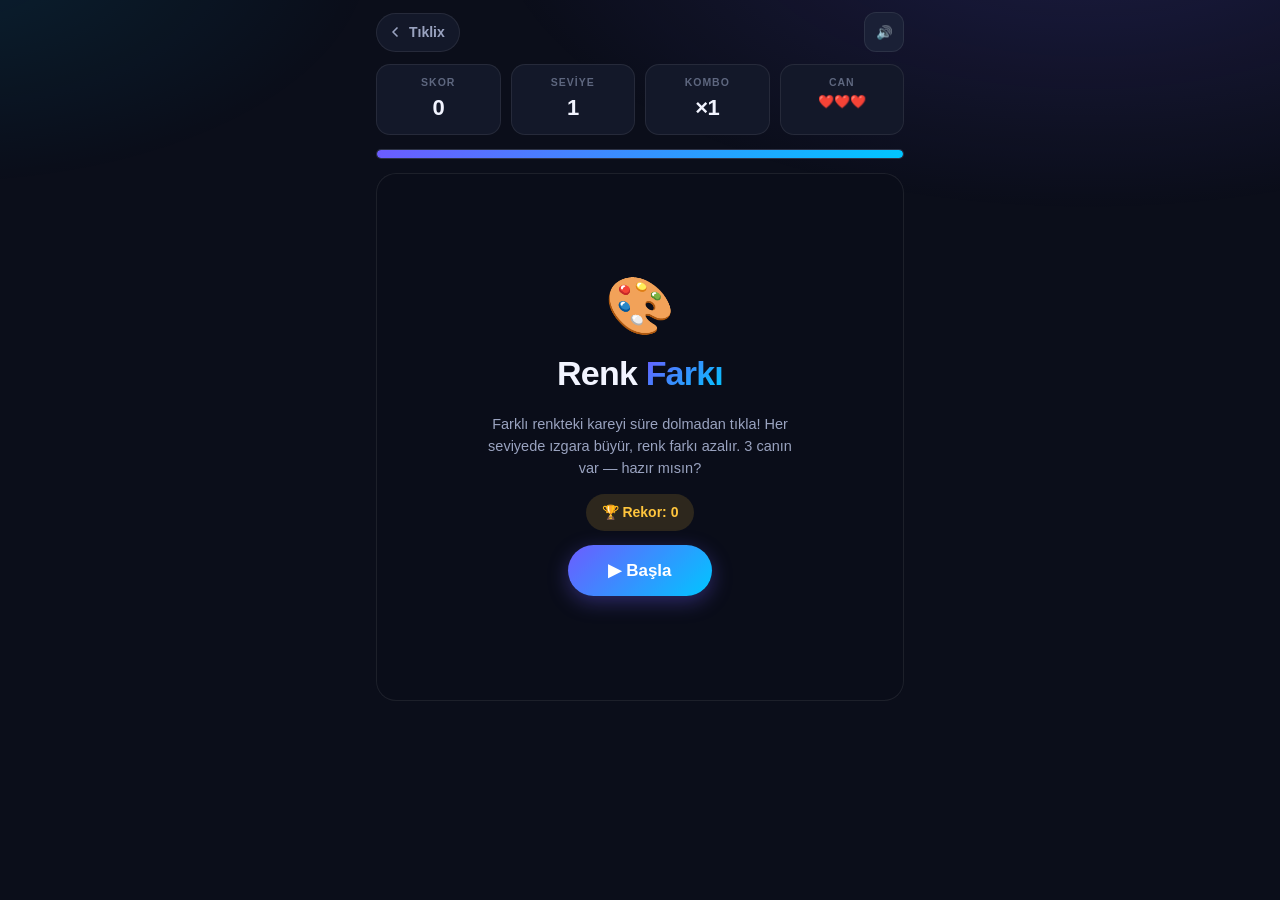
==== games/renk-farki/index.html @ bb548228 "Tıklix oyun portalını ve ilk oyun Renk Farkı'nı ekle - Ana sayfa: oyun ızgarası, kategori filtreleri" ====
<!DOCTYPE html>
<html lang="tr" data-theme="dark">
<head>
<meta charset="UTF-8">
<meta name="viewport" content="width=device-width, initial-scale=1, viewport-fit=cover, user-scalable=no">
<title>Renk Farkı — Tıklix</title>
<meta name="description" content="Farklı renkteki kareyi süre dolmadan bul! Her seviyede ızgara büyür, renk farkı azalır. Refleksini test et, rekor kır.">
<meta name="robots" content="index,follow">
<meta name="theme-color" content="#0B0E1A">
<meta name="apple-mobile-web-app-capable" content="yes">
<link rel="canonical" href="https://tiklix.com/games/renk-farki/">
<meta property="og:type" content="website">
<meta property="og:site_name" content="Tıklix">
<meta property="og:title" content="Renk Farkı — Tıklix">
<meta property="og:description" content="Farklı renkteki kareyi bul! Refleksini test et, rekor kır.">
<link rel="icon" href="data:image/svg+xml,%3Csvg xmlns='http://www.w3.org/2000/svg' viewBox='0 0 32 32'%3E%3Cdefs%3E%3ClinearGradient id='g' x1='0' y1='0' x2='1' y2='1'%3E%3Cstop offset='0' stop-color='%236C5CFF'/%3E%3Cstop offset='1' stop-color='%2300C6FF'/%3E%3C/linearGradient%3E%3C/defs%3E%3Crect x='1' y='1' width='30' height='30' rx='9' fill='url(%23g)'/%3E%3Ccircle cx='16' cy='16' r='5' fill='white'/%3E%3Ccircle cx='16' cy='16' r='9' fill='none' stroke='white' stroke-width='2' opacity='.55'/%3E%3C/svg%3E">
<link rel="stylesheet" href="../../assets/theme.css">
<style>
html,body{height:100%}
body{display:flex;flex-direction:column;touch-action:manipulation;overscroll-behavior:none}

.game-bar{display:flex;align-items:center;gap:10px;padding:12px 16px;max-width:560px;width:100%;margin:0 auto}
.back{display:inline-flex;align-items:center;gap:6px;font-weight:700;font-size:14px;color:var(--text-dim);
  padding:8px 14px 8px 10px;border-radius:999px;background:var(--bg-elev);border:1px solid var(--hair);
  -webkit-tap-highlight-color:transparent}
.back:active{transform:scale(.95)}

.stage{flex:1;display:flex;flex-direction:column;align-items:center;justify-content:flex-start;
  width:100%;max-width:560px;margin:0 auto;padding:0 16px 24px;gap:14px}

/* --- HUD --- */
.hud{display:flex;width:100%;gap:10px}
.hud-box{flex:1;text-align:center;padding:10px 6px;border-radius:var(--r-sm);
  background:var(--bg-elev);border:1px solid var(--hair)}
.hud-label{font-size:10.5px;font-weight:800;letter-spacing:1px;text-transform:uppercase;color:var(--text-faint)}
.hud-val{font-size:22px;font-weight:800;letter-spacing:-.5px;font-variant-numeric:tabular-nums}
.hud-val.combo-hot{color:var(--gold)}
.hearts{letter-spacing:0;font-size:13px;white-space:nowrap;line-height:22px}

/* --- Zaman çubuğu --- */
.timebar{width:100%;height:10px;border-radius:999px;background:var(--bg-sunken);overflow:hidden;border:1px solid var(--hair)}
.timebar i{display:block;height:100%;width:100%;border-radius:999px;background:var(--grad);transform-origin:left;
  transition:background .2s}
.timebar i.low{background:var(--grad-hot)}

/* --- Izgara --- */
.board-wrap{width:100%;aspect-ratio:1;position:relative}
.board{position:absolute;inset:0;display:grid;gap:8px}
.tile{border:none;border-radius:16%;cursor:pointer;padding:0;
  transition:transform .1s;-webkit-tap-highlight-color:transparent;
  box-shadow:inset 0 -3px 6px rgba(0,0,0,.12),inset 0 2px 4px rgba(255,255,255,.14)}
.tile:active{transform:scale(.93)}
.tile.correct{animation:pop .35s ease}
.tile.wrong{animation:shake .3s ease}
@keyframes pop{40%{transform:scale(1.15)}100%{transform:scale(1)}}
@keyframes shake{20%,60%{transform:translateX(-6px)}40%,80%{transform:translateX(6px)}}
.board.reveal .tile:not(.odd){opacity:.25}

/* --- Ekranlar (başlangıç / oyun sonu) --- */
.overlay{position:absolute;inset:0;z-index:5;display:flex;flex-direction:column;align-items:center;
  justify-content:center;gap:14px;text-align:center;border-radius:var(--r);
  background:color-mix(in srgb,var(--bg) 88%,transparent);
  backdrop-filter:blur(14px);-webkit-backdrop-filter:blur(14px);
  border:1px solid var(--hair);padding:24px;animation:fadein .3s ease}
@keyframes fadein{from{opacity:0;transform:scale(.97)}to{opacity:1;transform:scale(1)}}
.overlay .big-emoji{font-size:56px;line-height:1}
.overlay h1{margin:0;font-size:clamp(24px,6vw,34px);font-weight:800;letter-spacing:-.8px}
.overlay h1 b{background:var(--grad);-webkit-background-clip:text;background-clip:text;color:transparent}
.overlay p{margin:0;color:var(--text-dim);font-size:14.5px;max-width:320px;line-height:1.55}
.best-tag{display:inline-flex;align-items:center;gap:7px;padding:8px 16px;border-radius:999px;
  background:var(--gold-soft);color:var(--gold);font-weight:800;font-size:14px}
.final-score{font-size:52px;font-weight:800;letter-spacing:-2px;line-height:1;
  background:var(--grad);-webkit-background-clip:text;background-clip:text;color:transparent}
.new-record{animation:pulse 1s ease infinite}
@keyframes pulse{50%{transform:scale(1.06)}}
.overlay-btns{display:flex;gap:10px;flex-wrap:wrap;justify-content:center}

/* --- Seviye bildirimi --- */
.level-toast{position:absolute;top:12px;left:50%;transform:translateX(-50%);z-index:6;
  background:var(--accent);color:#fff;font-weight:800;font-size:14px;padding:8px 20px;
  border-radius:999px;box-shadow:0 6px 20px rgba(108,92,255,.5);opacity:0;pointer-events:none;
  transition:opacity .25s,transform .25s}
.level-toast.show{opacity:1;transform:translateX(-50%) translateY(4px)}

/* --- Skor uçuşu --- */
.fly{position:absolute;z-index:7;font-weight:800;font-size:20px;color:var(--mint);pointer-events:none;
  animation:flyup .7s ease forwards;text-shadow:0 2px 8px rgba(0,0,0,.4)}
@keyframes flyup{to{transform:translateY(-46px);opacity:0}}
</style>
</head>
<body>

<div class="game-bar">
  <a class="back" href="../../">
    <svg width="16" height="16" viewBox="0 0 24 24" fill="none" stroke="currentColor" stroke-width="2.5" stroke-linecap="round" stroke-linejoin="round"><path d="M15 18l-6-6 6-6"/></svg>
    Tıklix
  </a>
  <div style="flex:1"></div>
  <button class="icon-btn" id="soundBtn" aria-label="Sesi aç/kapat">🔊</button>
</div>

<div class="stage">
  <div class="hud">
    <div class="hud-box"><div class="hud-label">Skor</div><div class="hud-val" id="score">0</div></div>
    <div class="hud-box"><div class="hud-label">Seviye</div><div class="hud-val" id="level">1</div></div>
    <div class="hud-box"><div class="hud-label">Kombo</div><div class="hud-val" id="combo">×1</div></div>
    <div class="hud-box"><div class="hud-label">Can</div><div class="hud-val hearts" id="hearts">❤️❤️❤️</div></div>
  </div>

  <div class="timebar" aria-hidden="true"><i id="timefill"></i></div>

  <div class="board-wrap">
    <div class="board" id="board"></div>
    <div class="level-toast" id="toast"></div>

    <div class="overlay" id="startScreen">
      <div class="big-emoji">🎨</div>
      <h1>Renk <b>Farkı</b></h1>
      <p>Farklı renkteki kareyi süre dolmadan tıkla! Her seviyede ızgara büyür, renk farkı azalır. 3 canın var — hazır mısın?</p>
      <div class="best-tag" id="bestStart">🏆 Rekor: 0</div>
      <button class="btn btn-primary" id="startBtn" style="font-size:17px;padding:15px 40px">▶ Başla</button>
    </div>

    <div class="overlay hidden" id="endScreen">
      <div class="big-emoji" id="endEmoji">🏁</div>
      <h1 id="endTitle">Oyun bitti!</h1>
      <div class="final-score" id="finalScore">0</div>
      <div class="best-tag" id="bestEnd">🏆 Rekor: 0</div>
      <p id="endMsg"></p>
      <div class="overlay-btns">
        <button class="btn btn-primary" id="retryBtn">↻ Tekrar oyna</button>
        <button class="btn btn-ghost" id="shareBtn">Paylaş</button>
      </div>
    </div>
  </div>
</div>

<script>
(function(){
"use strict";

/* ---------- Durum ---------- */
var S = {
  playing:false, level:1, score:0, combo:1, lives:3,
  oddIndex:-1, roundTime:0, timeLeft:0, raf:0, lastTs:0,
  best: 0, muted: false
};
try { S.best = parseInt(localStorage.getItem("tiklix-rf-best") || "0", 10) || 0; } catch(e){}
try { S.muted = localStorage.getItem("tiklix-rf-muted") === "1"; } catch(e){}

var $ = function(id){ return document.getElementById(id); };
var board = $("board"), timefill = $("timefill");

/* ---------- Ses (WebAudio, dosya yok) ---------- */
var actx = null;
function beep(freq, dur, type, vol){
  if (S.muted) return;
  try {
    if (!actx) actx = new (window.AudioContext || window.webkitAudioContext)();
    if (actx.state === "suspended") actx.resume();
    var o = actx.createOscillator(), g = actx.createGain();
    o.type = type || "sine"; o.frequency.value = freq;
    g.gain.setValueAtTime(vol || .15, actx.currentTime);
    g.gain.exponentialRampToValueAtTime(.001, actx.currentTime + dur);
    o.connect(g); g.connect(actx.destination);
    o.start(); o.stop(actx.currentTime + dur);
  } catch(e){}
}
function sfxCorrect(){ beep(660,.12,"sine",.14); setTimeout(function(){ beep(880,.14,"sine",.12); }, 70); }
function sfxWrong(){ beep(160,.25,"sawtooth",.12); }
function sfxLevel(){ [523,659,784].forEach(function(f,i){ setTimeout(function(){ beep(f,.13,"triangle",.13); }, i*80); }); }
function sfxOver(){ [440,330,220].forEach(function(f,i){ setTimeout(function(){ beep(f,.2,"sine",.12); }, i*140); }); }
function buzz(ms){ if (navigator.vibrate) try{ navigator.vibrate(ms); }catch(e){} }

var soundBtn = $("soundBtn");
function syncSound(){ soundBtn.textContent = S.muted ? "🔇" : "🔊"; }
soundBtn.addEventListener("click", function(){
  S.muted = !S.muted;
  try{ localStorage.setItem("tiklix-rf-muted", S.muted ? "1" : "0"); }catch(e){}
  syncSound();
});
syncSound();

/* ---------- Seviye ayarları ---------- */
function gridSize(lv){          /* 2x2 → 6x6 */
  if (lv < 3) return 2;
  if (lv < 6) return 3;
  if (lv < 10) return 4;
  if (lv < 16) return 5;
  return 6;
}
function colorDelta(lv){        /* açıklık farkı: %26 → %5 */
  return Math.max(26 - lv * 1.1, 5);
}
function roundSeconds(lv){      /* tur süresi: 3.5sn → 1.6sn */
  return Math.max(3.5 - lv * .07, 1.6);
}

/* ---------- HUD ---------- */
function syncHud(){
  $("score").textContent = S.score;
  $("level").textContent = S.level;
  var c = $("combo");
  c.textContent = "×" + S.combo;
  c.classList.toggle("combo-hot", S.combo >= 4);
  $("hearts").textContent = "❤️".repeat(S.lives) + "🖤".repeat(3 - S.lives);
}

/* ---------- Tur kurulumu ---------- */
function newRound(){
  var n = gridSize(S.level);
  var total = n * n;
  S.oddIndex = Math.floor(Math.random() * total);

  var hue = Math.floor(Math.random() * 360);
  var sat = 62 + Math.floor(Math.random() * 24);
  var light = 42 + Math.floor(Math.random() * 18);
  var delta = colorDelta(S.level) * (Math.random() < .5 ? -1 : 1);
  var oddLight = Math.min(88, Math.max(12, light + delta));
  var base = "hsl(" + hue + "," + sat + "%," + light + "%)";
  var odd  = "hsl(" + hue + "," + sat + "%," + oddLight + "%)";

  board.classList.remove("reveal");
  board.style.gridTemplateColumns = "repeat(" + n + ",1fr)";
  board.innerHTML = "";
  for (var i = 0; i < total; i++){
    var t = document.createElement("button");
    t.className = "tile" + (i === S.oddIndex ? " odd" : "");
    t.style.background = i === S.oddIndex ? odd : base;
    t.dataset.i = i;
    board.appendChild(t);
  }

  S.roundTime = roundSeconds(S.level);
  S.timeLeft = S.roundTime;
  S.lastTs = 0;
  cancelAnimationFrame(S.raf);
  S.raf = requestAnimationFrame(tick);
}

/* ---------- Zamanlayıcı ---------- */
function tick(ts){
  if (!S.playing) return;
  if (!S.lastTs) S.lastTs = ts;
  var dt = (ts - S.lastTs) / 1000;
  S.lastTs = ts;
  if (!document.hidden) S.timeLeft -= dt;

  var ratio = Math.max(S.timeLeft / S.roundTime, 0);
  timefill.style.transform = "scaleX(" + ratio + ")";
  timefill.classList.toggle("low", ratio < .35);

  if (S.timeLeft <= 0){ loseLife(true); return; }
  S.raf = requestAnimationFrame(tick);
}

/* ---------- Etkileşim ---------- */
board.addEventListener("pointerdown", function(e){
  if (!S.playing) return;
  var t = e.target.closest(".tile");
  if (!t) return;
  if (+t.dataset.i === S.oddIndex) onCorrect(t); else onWrong(t);
});

function onCorrect(tile){
  cancelAnimationFrame(S.raf);
  tile.classList.add("correct");
  sfxCorrect(); buzz(20);

  var timeBonus = Math.round((S.timeLeft / S.roundTime) * 10);
  var gained = (10 + timeBonus) * S.combo;
  S.score += gained;
  S.combo = Math.min(S.combo + 1, 9);
  flyScore(tile, "+" + gained);

  var prevSize = gridSize(S.level);
  S.level++;
  if (gridSize(S.level) !== prevSize){
    toast("Seviye " + S.level + " — ızgara büyüdü! 🔥");
    sfxLevel();
  }
  syncHud();
  setTimeout(newRound, 260);
}

function onWrong(tile){
  tile.classList.add("wrong");
  sfxWrong(); buzz([40,40,40]);
  S.combo = 1;
  loseLife(false);
}

function loseLife(timedOut){
  cancelAnimationFrame(S.raf);
  S.lives--;
  if (timedOut){ S.combo = 1; sfxWrong(); buzz(80); }
  syncHud();
  if (S.lives <= 0){ gameOver(); return; }
  /* doğru kareyi kısa süreliğine göster, sonra yeni tur */
  board.classList.add("reveal");
  toast(timedOut ? "Süre doldu! ⏰" : "Yanlış kare! 💔");
  setTimeout(newRound, 800);
}

/* ---------- Görsel geri bildirim ---------- */
var toastTimer = 0;
function toast(msg){
  var el = $("toast");
  el.textContent = msg;
  el.classList.add("show");
  clearTimeout(toastTimer);
  toastTimer = setTimeout(function(){ el.classList.remove("show"); }, 1100);
}
function flyScore(tile, text){
  var wrap = board.parentElement;
  var r = tile.getBoundingClientRect(), wr = wrap.getBoundingClientRect();
  var f = document.createElement("span");
  f.className = "fly";
  f.textContent = text;
  f.style.left = (r.left - wr.left + r.width/2 - 18) + "px";
  f.style.top = (r.top - wr.top) + "px";
  wrap.appendChild(f);
  setTimeout(function(){ f.remove(); }, 700);
}

/* ---------- Oyun akışı ---------- */
function start(){
  S.playing = true; S.level = 1; S.score = 0; S.combo = 1; S.lives = 3;
  $("startScreen").classList.add("hidden");
  $("endScreen").classList.add("hidden");
  syncHud();
  newRound();
}

function gameOver(){
  S.playing = false;
  cancelAnimationFrame(S.raf);
  sfxOver(); buzz([60,60,120]);
  board.classList.add("reveal");

  var isRecord = S.score > S.best;
  if (isRecord){
    S.best = S.score;
    try{ localStorage.setItem("tiklix-rf-best", String(S.best)); }catch(e){}
  }
  $("finalScore").textContent = S.score;
  $("finalScore").classList.toggle("new-record", isRecord);
  $("bestEnd").textContent = "🏆 Rekor: " + S.best;
  $("endEmoji").textContent = isRecord ? "🎉" : (S.score >= 200 ? "😎" : "🏁");
  $("endTitle").innerHTML = isRecord ? "Yeni <b>rekor!</b>" : "Oyun bitti!";
  $("endMsg").textContent = "Seviye " + S.level + "'e ulaştın." +
    (isRecord ? " Muhteşemsin! 🚀" : " Rekoru kırmak için tekrar dene!");
  $("endScreen").classList.remove("hidden");
}

$("bestStart").textContent = "🏆 Rekor: " + S.best;
$("startBtn").addEventListener("click", start);
$("retryBtn").addEventListener("click", start);

$("shareBtn").addEventListener("click", function(){
  var text = "Renk Farkı'nda " + S.score + " puan yaptım! Sen de dene 🎨 " + location.href;
  if (navigator.share){
    navigator.share({ title: "Tıklix — Renk Farkı", text: text }).catch(function(){});
  } else if (navigator.clipboard){
    navigator.clipboard.writeText(text).then(function(){ toast("Panoya kopyalandı! 📋"); });
  }
});
})();
</script>
</body>
</html>
---- assets/theme.css ----
/* ============================================================
   Tıklix — Ortak Tasarım Sistemi
   Tüm sayfalar ve oyunlar bu dosyayı kullanır.
   ============================================================ */
:root{
  --bg:#0B0E1A; --bg-elev:#131829; --bg-sunken:#1A2036; --bg-hover:#212842;
  --text:#F2F4FF; --text-dim:#9AA3C0; --text-faint:#5E677F;
  --hair:rgba(255,255,255,.08); --hair-strong:rgba(255,255,255,.16);
  --accent:#6C5CFF; --accent-2:#8B7CFF; --accent-soft:rgba(108,92,255,.16);
  --mint:#00E5A8; --mint-soft:rgba(0,229,168,.14);
  --pink:#FF4D8D; --pink-soft:rgba(255,77,141,.14);
  --gold:#FFC53D; --gold-soft:rgba(255,197,61,.14);
  --grad:linear-gradient(135deg,#6C5CFF 0%,#00C6FF 100%);
  --grad-hot:linear-gradient(135deg,#FF4D8D,#FF8A3D);
  --amb1:rgba(108,92,255,.18); --amb2:rgba(0,198,255,.10);
  --shadow:0 1px 2px rgba(0,0,0,.5),0 12px 36px rgba(0,0,0,.45);
  --shadow-lg:0 24px 70px rgba(0,0,0,.65),0 6px 16px rgba(0,0,0,.5);
  --r:20px; --r-sm:14px; --r-xs:10px;
  --sans:-apple-system,BlinkMacSystemFont,"Segoe UI",Roboto,"Helvetica Neue",Arial,sans-serif;
  --maxw:1180px; --bar-h:60px;
}
[data-theme="light"]{
  --bg:#F5F6FB; --bg-elev:#FFFFFF; --bg-sunken:#EBEDF5; --bg-hover:#E2E5F0;
  --text:#14172A; --text-dim:#585F7A; --text-faint:#9AA0B8;
  --hair:rgba(20,23,42,.09); --hair-strong:rgba(20,23,42,.16);
  --accent:#5646E8; --accent-2:#6C5CFF; --accent-soft:rgba(86,70,232,.10);
  --mint:#00A87B; --mint-soft:rgba(0,168,123,.10);
  --pink:#E93A78; --pink-soft:rgba(233,58,120,.10);
  --gold:#B77E00; --gold-soft:rgba(255,197,61,.18);
  --amb1:rgba(86,70,232,.08); --amb2:rgba(0,198,255,.06);
  --shadow:0 1px 2px rgba(20,23,50,.05),0 10px 30px rgba(20,23,50,.08);
  --shadow-lg:0 18px 56px rgba(20,23,50,.16),0 4px 12px rgba(20,23,50,.1);
}
*{box-sizing:border-box}
html{-webkit-text-size-adjust:100%}
body{margin:0;background:var(--bg);color:var(--text);font-family:var(--sans);
  font-size:15px;line-height:1.5;-webkit-font-smoothing:antialiased;
  text-rendering:optimizeLegibility;overflow-x:hidden;transition:background .3s,color .3s}
body::before{content:"";position:fixed;inset:0;z-index:-1;pointer-events:none;
  background:radial-gradient(1000px 500px at 85% -10%,var(--amb1),transparent 60%),
             radial-gradient(800px 420px at -5% -5%,var(--amb2),transparent 55%)}
button{font-family:inherit;cursor:pointer;color:inherit;border:none;background:none}
input{font-family:inherit}
a{color:inherit;text-decoration:none}
::selection{background:var(--accent-soft)}
.hidden{display:none!important}

/* --- Üst bar --- */
.bar{position:sticky;top:0;z-index:50;border-bottom:1px solid var(--hair);
  background:color-mix(in srgb,var(--bg) 74%,transparent);
  backdrop-filter:saturate(180%) blur(20px);-webkit-backdrop-filter:saturate(180%) blur(20px)}
.bar-in{max-width:var(--maxw);margin:0 auto;height:var(--bar-h);padding:0 18px;
  display:flex;align-items:center;gap:12px}
.logo{display:flex;align-items:center;gap:9px;font-weight:800;font-size:19px;letter-spacing:-.4px;flex-shrink:0}
.logo svg{display:block}
.logo b{background:var(--grad);-webkit-background-clip:text;background-clip:text;color:transparent}

/* --- Butonlar --- */
.btn{display:inline-flex;align-items:center;justify-content:center;gap:8px;
  font-weight:700;font-size:15px;padding:12px 22px;border-radius:999px;
  transition:transform .15s,box-shadow .15s,background .15s;user-select:none;-webkit-user-select:none;
  -webkit-tap-highlight-color:transparent}
.btn:active{transform:scale(.96)}
.btn-primary{background:var(--grad);color:#fff;box-shadow:0 6px 20px rgba(108,92,255,.35)}
.btn-primary:hover{box-shadow:0 8px 26px rgba(108,92,255,.5)}
.btn-ghost{background:var(--bg-sunken);border:1px solid var(--hair)}
.btn-ghost:hover{background:var(--bg-hover)}
.icon-btn{width:40px;height:40px;border-radius:12px;display:inline-flex;align-items:center;
  justify-content:center;background:var(--bg-sunken);border:1px solid var(--hair);
  transition:background .15s,transform .15s;-webkit-tap-highlight-color:transparent}
.icon-btn:hover{background:var(--bg-hover)}
.icon-btn:active{transform:scale(.92)}

/* --- Kart --- */
.card{background:var(--bg-elev);border:1px solid var(--hair);border-radius:var(--r);box-shadow:var(--shadow)}

/* --- Rozet --- */
.chip{display:inline-flex;align-items:center;gap:6px;padding:7px 14px;border-radius:999px;
  font-size:13px;font-weight:600;background:var(--bg-sunken);border:1px solid var(--hair);
  color:var(--text-dim);transition:all .15s;white-space:nowrap;-webkit-tap-highlight-color:transparent}
.chip:hover{background:var(--bg-hover);color:var(--text)}
.chip.on{background:var(--accent-soft);border-color:var(--accent);color:var(--accent-2)}

@media (prefers-reduced-motion:reduce){
  *,*::before,*::after{animation-duration:.01ms!important;transition-duration:.01ms!important}
}
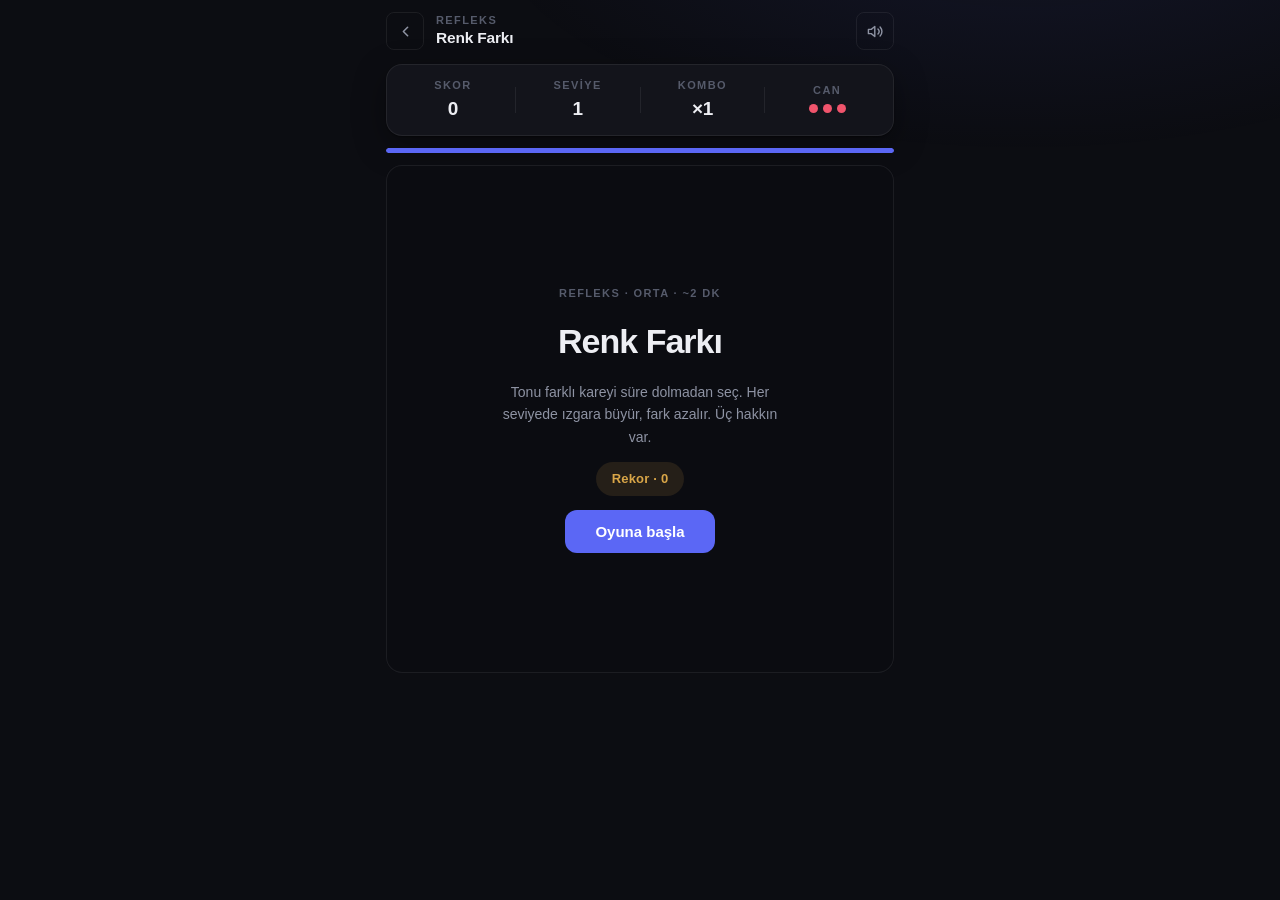
==== commit bc656a13: "Arayüzü olgunlaştır ve mimariyi modüler yapıya geçir - Her oyun kendi klasöründe: index.html + game." ====
--- a/games/renk-farki/index.html
+++ b/games/renk-farki/index.html
@@ -4,107 +4,44 @@
 <meta charset="UTF-8">
 <meta name="viewport" content="width=device-width, initial-scale=1, viewport-fit=cover, user-scalable=no">
 <title>Renk Farkı — Tıklix</title>
-<meta name="description" content="Farklı renkteki kareyi süre dolmadan bul! Her seviyede ızgara büyür, renk farkı azalır. Refleksini test et, rekor kır.">
+<meta name="description" content="Tonu farklı kareyi süre dolmadan bul. Her seviyede ızgara büyür, renk farkı azalır. Refleksini test et, rekorunu geliştir.">
 <meta name="robots" content="index,follow">
-<meta name="theme-color" content="#0B0E1A">
+<meta name="theme-color" content="#0C0D12">
 <meta name="apple-mobile-web-app-capable" content="yes">
 <link rel="canonical" href="https://tiklix.com/games/renk-farki/">
 <meta property="og:type" content="website">
 <meta property="og:site_name" content="Tıklix">
 <meta property="og:title" content="Renk Farkı — Tıklix">
-<meta property="og:description" content="Farklı renkteki kareyi bul! Refleksini test et, rekor kır.">
-<link rel="icon" href="data:image/svg+xml,%3Csvg xmlns='http://www.w3.org/2000/svg' viewBox='0 0 32 32'%3E%3Cdefs%3E%3ClinearGradient id='g' x1='0' y1='0' x2='1' y2='1'%3E%3Cstop offset='0' stop-color='%236C5CFF'/%3E%3Cstop offset='1' stop-color='%2300C6FF'/%3E%3C/linearGradient%3E%3C/defs%3E%3Crect x='1' y='1' width='30' height='30' rx='9' fill='url(%23g)'/%3E%3Ccircle cx='16' cy='16' r='5' fill='white'/%3E%3Ccircle cx='16' cy='16' r='9' fill='none' stroke='white' stroke-width='2' opacity='.55'/%3E%3C/svg%3E">
+<meta property="og:description" content="Tonu farklı kareyi süre dolmadan bul. Refleksini test et, rekorunu geliştir.">
+<link rel="icon" href="data:image/svg+xml,%3Csvg xmlns='http://www.w3.org/2000/svg' viewBox='0 0 32 32'%3E%3Crect x='1' y='1' width='30' height='30' rx='8' fill='%235B67F5'/%3E%3Ccircle cx='16' cy='16' r='4.5' fill='white'/%3E%3Ccircle cx='16' cy='16' r='8.5' fill='none' stroke='white' stroke-width='2' opacity='.5'/%3E%3C/svg%3E">
 <link rel="stylesheet" href="../../assets/theme.css">
-<style>
-html,body{height:100%}
-body{display:flex;flex-direction:column;touch-action:manipulation;overscroll-behavior:none}
-
-.game-bar{display:flex;align-items:center;gap:10px;padding:12px 16px;max-width:560px;width:100%;margin:0 auto}
-.back{display:inline-flex;align-items:center;gap:6px;font-weight:700;font-size:14px;color:var(--text-dim);
-  padding:8px 14px 8px 10px;border-radius:999px;background:var(--bg-elev);border:1px solid var(--hair);
-  -webkit-tap-highlight-color:transparent}
-.back:active{transform:scale(.95)}
-
-.stage{flex:1;display:flex;flex-direction:column;align-items:center;justify-content:flex-start;
-  width:100%;max-width:560px;margin:0 auto;padding:0 16px 24px;gap:14px}
-
-/* --- HUD --- */
-.hud{display:flex;width:100%;gap:10px}
-.hud-box{flex:1;text-align:center;padding:10px 6px;border-radius:var(--r-sm);
-  background:var(--bg-elev);border:1px solid var(--hair)}
-.hud-label{font-size:10.5px;font-weight:800;letter-spacing:1px;text-transform:uppercase;color:var(--text-faint)}
-.hud-val{font-size:22px;font-weight:800;letter-spacing:-.5px;font-variant-numeric:tabular-nums}
-.hud-val.combo-hot{color:var(--gold)}
-.hearts{letter-spacing:0;font-size:13px;white-space:nowrap;line-height:22px}
-
-/* --- Zaman çubuğu --- */
-.timebar{width:100%;height:10px;border-radius:999px;background:var(--bg-sunken);overflow:hidden;border:1px solid var(--hair)}
-.timebar i{display:block;height:100%;width:100%;border-radius:999px;background:var(--grad);transform-origin:left;
-  transition:background .2s}
-.timebar i.low{background:var(--grad-hot)}
-
-/* --- Izgara --- */
-.board-wrap{width:100%;aspect-ratio:1;position:relative}
-.board{position:absolute;inset:0;display:grid;gap:8px}
-.tile{border:none;border-radius:16%;cursor:pointer;padding:0;
-  transition:transform .1s;-webkit-tap-highlight-color:transparent;
-  box-shadow:inset 0 -3px 6px rgba(0,0,0,.12),inset 0 2px 4px rgba(255,255,255,.14)}
-.tile:active{transform:scale(.93)}
-.tile.correct{animation:pop .35s ease}
-.tile.wrong{animation:shake .3s ease}
-@keyframes pop{40%{transform:scale(1.15)}100%{transform:scale(1)}}
-@keyframes shake{20%,60%{transform:translateX(-6px)}40%,80%{transform:translateX(6px)}}
-.board.reveal .tile:not(.odd){opacity:.25}
-
-/* --- Ekranlar (başlangıç / oyun sonu) --- */
-.overlay{position:absolute;inset:0;z-index:5;display:flex;flex-direction:column;align-items:center;
-  justify-content:center;gap:14px;text-align:center;border-radius:var(--r);
-  background:color-mix(in srgb,var(--bg) 88%,transparent);
-  backdrop-filter:blur(14px);-webkit-backdrop-filter:blur(14px);
-  border:1px solid var(--hair);padding:24px;animation:fadein .3s ease}
-@keyframes fadein{from{opacity:0;transform:scale(.97)}to{opacity:1;transform:scale(1)}}
-.overlay .big-emoji{font-size:56px;line-height:1}
-.overlay h1{margin:0;font-size:clamp(24px,6vw,34px);font-weight:800;letter-spacing:-.8px}
-.overlay h1 b{background:var(--grad);-webkit-background-clip:text;background-clip:text;color:transparent}
-.overlay p{margin:0;color:var(--text-dim);font-size:14.5px;max-width:320px;line-height:1.55}
-.best-tag{display:inline-flex;align-items:center;gap:7px;padding:8px 16px;border-radius:999px;
-  background:var(--gold-soft);color:var(--gold);font-weight:800;font-size:14px}
-.final-score{font-size:52px;font-weight:800;letter-spacing:-2px;line-height:1;
-  background:var(--grad);-webkit-background-clip:text;background-clip:text;color:transparent}
-.new-record{animation:pulse 1s ease infinite}
-@keyframes pulse{50%{transform:scale(1.06)}}
-.overlay-btns{display:flex;gap:10px;flex-wrap:wrap;justify-content:center}
-
-/* --- Seviye bildirimi --- */
-.level-toast{position:absolute;top:12px;left:50%;transform:translateX(-50%);z-index:6;
-  background:var(--accent);color:#fff;font-weight:800;font-size:14px;padding:8px 20px;
-  border-radius:999px;box-shadow:0 6px 20px rgba(108,92,255,.5);opacity:0;pointer-events:none;
-  transition:opacity .25s,transform .25s}
-.level-toast.show{opacity:1;transform:translateX(-50%) translateY(4px)}
-
-/* --- Skor uçuşu --- */
-.fly{position:absolute;z-index:7;font-weight:800;font-size:20px;color:var(--mint);pointer-events:none;
-  animation:flyup .7s ease forwards;text-shadow:0 2px 8px rgba(0,0,0,.4)}
-@keyframes flyup{to{transform:translateY(-46px);opacity:0}}
-</style>
+<link rel="stylesheet" href="game.css">
 </head>
 <body>
 
 <div class="game-bar">
-  <a class="back" href="../../">
-    <svg width="16" height="16" viewBox="0 0 24 24" fill="none" stroke="currentColor" stroke-width="2.5" stroke-linecap="round" stroke-linejoin="round"><path d="M15 18l-6-6 6-6"/></svg>
-    Tıklix
+  <a class="icon-btn" href="../../" aria-label="Tıklix ana sayfaya dön" title="Ana sayfa">
+    <svg width="17" height="17" viewBox="0 0 24 24" fill="none" stroke="currentColor" stroke-width="2.2" stroke-linecap="round" stroke-linejoin="round"><path d="M15 18l-6-6 6-6"/></svg>
   </a>
-  <div style="flex:1"></div>
-  <button class="icon-btn" id="soundBtn" aria-label="Sesi aç/kapat">🔊</button>
+  <div class="game-name">
+    <span class="eyebrow">Refleks</span>
+    <b>Renk Farkı</b>
+  </div>
+  <button class="icon-btn" id="soundBtn" aria-label="Sesi aç/kapat">
+    <svg id="soundOn" width="17" height="17" viewBox="0 0 24 24" fill="none" stroke="currentColor" stroke-width="2" stroke-linecap="round" stroke-linejoin="round"><path d="M11 5 6 9H2v6h4l5 4V5z"/><path d="M15.5 8.5a5 5 0 0 1 0 7"/><path d="M18.5 5.5a9.5 9.5 0 0 1 0 13"/></svg>
+    <svg id="soundOff" class="hidden" width="17" height="17" viewBox="0 0 24 24" fill="none" stroke="currentColor" stroke-width="2" stroke-linecap="round" stroke-linejoin="round"><path d="M11 5 6 9H2v6h4l5 4V5z"/><path d="m16 9 6 6m0-6-6 6"/></svg>
+  </button>
 </div>
 
 <div class="stage">
-  <div class="hud">
-    <div class="hud-box"><div class="hud-label">Skor</div><div class="hud-val" id="score">0</div></div>
-    <div class="hud-box"><div class="hud-label">Seviye</div><div class="hud-val" id="level">1</div></div>
-    <div class="hud-box"><div class="hud-label">Kombo</div><div class="hud-val" id="combo">×1</div></div>
-    <div class="hud-box"><div class="hud-label">Can</div><div class="hud-val hearts" id="hearts">❤️❤️❤️</div></div>
+  <div class="hud card">
+    <div class="hud-box"><span class="eyebrow">Skor</span><b class="num" id="score">0</b></div>
+    <div class="hud-sep"></div>
+    <div class="hud-box"><span class="eyebrow">Seviye</span><b class="num" id="level">1</b></div>
+    <div class="hud-sep"></div>
+    <div class="hud-box"><span class="eyebrow">Kombo</span><b class="num" id="combo">×1</b></div>
+    <div class="hud-sep"></div>
+    <div class="hud-box"><span class="eyebrow">Can</span><span class="lives" id="lives"></span></div>
   </div>
 
   <div class="timebar" aria-hidden="true"><i id="timefill"></i></div>
@@ -114,258 +51,27 @@
     <div class="level-toast" id="toast"></div>
 
     <div class="overlay" id="startScreen">
-      <div class="big-emoji">🎨</div>
-      <h1>Renk <b>Farkı</b></h1>
-      <p>Farklı renkteki kareyi süre dolmadan tıkla! Her seviyede ızgara büyür, renk farkı azalır. 3 canın var — hazır mısın?</p>
-      <div class="best-tag" id="bestStart">🏆 Rekor: 0</div>
-      <button class="btn btn-primary" id="startBtn" style="font-size:17px;padding:15px 40px">▶ Başla</button>
+      <span class="eyebrow">Refleks · Orta · ~2 dk</span>
+      <h1>Renk Farkı</h1>
+      <p>Tonu farklı kareyi süre dolmadan seç. Her seviyede ızgara büyür, fark azalır. Üç hakkın var.</p>
+      <div class="best-tag num" id="bestStart">Rekor · 0</div>
+      <button class="btn btn-primary btn-big" id="startBtn">Oyuna başla</button>
     </div>
 
     <div class="overlay hidden" id="endScreen">
-      <div class="big-emoji" id="endEmoji">🏁</div>
-      <h1 id="endTitle">Oyun bitti!</h1>
-      <div class="final-score" id="finalScore">0</div>
-      <div class="best-tag" id="bestEnd">🏆 Rekor: 0</div>
+      <span class="eyebrow" id="endTitle">Oyun bitti</span>
+      <div class="final-score num" id="finalScore">0</div>
       <p id="endMsg"></p>
+      <div class="best-tag num" id="bestEnd">Rekor · 0</div>
       <div class="overlay-btns">
-        <button class="btn btn-primary" id="retryBtn">↻ Tekrar oyna</button>
-        <button class="btn btn-ghost" id="shareBtn">Paylaş</button>
+        <button class="btn btn-primary btn-big" id="retryBtn">Tekrar oyna</button>
+        <button class="btn btn-ghost btn-big" id="shareBtn">Paylaş</button>
       </div>
     </div>
   </div>
 </div>
 
-<script>
-(function(){
-"use strict";
-
-/* ---------- Durum ---------- */
-var S = {
-  playing:false, level:1, score:0, combo:1, lives:3,
-  oddIndex:-1, roundTime:0, timeLeft:0, raf:0, lastTs:0,
-  best: 0, muted: false
-};
-try { S.best = parseInt(localStorage.getItem("tiklix-rf-best") || "0", 10) || 0; } catch(e){}
-try { S.muted = localStorage.getItem("tiklix-rf-muted") === "1"; } catch(e){}
-
-var $ = function(id){ return document.getElementById(id); };
-var board = $("board"), timefill = $("timefill");
-
-/* ---------- Ses (WebAudio, dosya yok) ---------- */
-var actx = null;
-function beep(freq, dur, type, vol){
-  if (S.muted) return;
-  try {
-    if (!actx) actx = new (window.AudioContext || window.webkitAudioContext)();
-    if (actx.state === "suspended") actx.resume();
-    var o = actx.createOscillator(), g = actx.createGain();
-    o.type = type || "sine"; o.frequency.value = freq;
-    g.gain.setValueAtTime(vol || .15, actx.currentTime);
-    g.gain.exponentialRampToValueAtTime(.001, actx.currentTime + dur);
-    o.connect(g); g.connect(actx.destination);
-    o.start(); o.stop(actx.currentTime + dur);
-  } catch(e){}
-}
-function sfxCorrect(){ beep(660,.12,"sine",.14); setTimeout(function(){ beep(880,.14,"sine",.12); }, 70); }
-function sfxWrong(){ beep(160,.25,"sawtooth",.12); }
-function sfxLevel(){ [523,659,784].forEach(function(f,i){ setTimeout(function(){ beep(f,.13,"triangle",.13); }, i*80); }); }
-function sfxOver(){ [440,330,220].forEach(function(f,i){ setTimeout(function(){ beep(f,.2,"sine",.12); }, i*140); }); }
-function buzz(ms){ if (navigator.vibrate) try{ navigator.vibrate(ms); }catch(e){} }
-
-var soundBtn = $("soundBtn");
-function syncSound(){ soundBtn.textContent = S.muted ? "🔇" : "🔊"; }
-soundBtn.addEventListener("click", function(){
-  S.muted = !S.muted;
-  try{ localStorage.setItem("tiklix-rf-muted", S.muted ? "1" : "0"); }catch(e){}
-  syncSound();
-});
-syncSound();
-
-/* ---------- Seviye ayarları ---------- */
-function gridSize(lv){          /* 2x2 → 6x6 */
-  if (lv < 3) return 2;
-  if (lv < 6) return 3;
-  if (lv < 10) return 4;
-  if (lv < 16) return 5;
-  return 6;
-}
-function colorDelta(lv){        /* açıklık farkı: %26 → %5 */
-  return Math.max(26 - lv * 1.1, 5);
-}
-function roundSeconds(lv){      /* tur süresi: 3.5sn → 1.6sn */
-  return Math.max(3.5 - lv * .07, 1.6);
-}
-
-/* ---------- HUD ---------- */
-function syncHud(){
-  $("score").textContent = S.score;
-  $("level").textContent = S.level;
-  var c = $("combo");
-  c.textContent = "×" + S.combo;
-  c.classList.toggle("combo-hot", S.combo >= 4);
-  $("hearts").textContent = "❤️".repeat(S.lives) + "🖤".repeat(3 - S.lives);
-}
-
-/* ---------- Tur kurulumu ---------- */
-function newRound(){
-  var n = gridSize(S.level);
-  var total = n * n;
-  S.oddIndex = Math.floor(Math.random() * total);
-
-  var hue = Math.floor(Math.random() * 360);
-  var sat = 62 + Math.floor(Math.random() * 24);
-  var light = 42 + Math.floor(Math.random() * 18);
-  var delta = colorDelta(S.level) * (Math.random() < .5 ? -1 : 1);
-  var oddLight = Math.min(88, Math.max(12, light + delta));
-  var base = "hsl(" + hue + "," + sat + "%," + light + "%)";
-  var odd  = "hsl(" + hue + "," + sat + "%," + oddLight + "%)";
-
-  board.classList.remove("reveal");
-  board.style.gridTemplateColumns = "repeat(" + n + ",1fr)";
-  board.innerHTML = "";
-  for (var i = 0; i < total; i++){
-    var t = document.createElement("button");
-    t.className = "tile" + (i === S.oddIndex ? " odd" : "");
-    t.style.background = i === S.oddIndex ? odd : base;
-    t.dataset.i = i;
-    board.appendChild(t);
-  }
-
-  S.roundTime = roundSeconds(S.level);
-  S.timeLeft = S.roundTime;
-  S.lastTs = 0;
-  cancelAnimationFrame(S.raf);
-  S.raf = requestAnimationFrame(tick);
-}
-
-/* ---------- Zamanlayıcı ---------- */
-function tick(ts){
-  if (!S.playing) return;
-  if (!S.lastTs) S.lastTs = ts;
-  var dt = (ts - S.lastTs) / 1000;
-  S.lastTs = ts;
-  if (!document.hidden) S.timeLeft -= dt;
-
-  var ratio = Math.max(S.timeLeft / S.roundTime, 0);
-  timefill.style.transform = "scaleX(" + ratio + ")";
-  timefill.classList.toggle("low", ratio < .35);
-
-  if (S.timeLeft <= 0){ loseLife(true); return; }
-  S.raf = requestAnimationFrame(tick);
-}
-
-/* ---------- Etkileşim ---------- */
-board.addEventListener("pointerdown", function(e){
-  if (!S.playing) return;
-  var t = e.target.closest(".tile");
-  if (!t) return;
-  if (+t.dataset.i === S.oddIndex) onCorrect(t); else onWrong(t);
-});
-
-function onCorrect(tile){
-  cancelAnimationFrame(S.raf);
-  tile.classList.add("correct");
-  sfxCorrect(); buzz(20);
-
-  var timeBonus = Math.round((S.timeLeft / S.roundTime) * 10);
-  var gained = (10 + timeBonus) * S.combo;
-  S.score += gained;
-  S.combo = Math.min(S.combo + 1, 9);
-  flyScore(tile, "+" + gained);
-
-  var prevSize = gridSize(S.level);
-  S.level++;
-  if (gridSize(S.level) !== prevSize){
-    toast("Seviye " + S.level + " — ızgara büyüdü! 🔥");
-    sfxLevel();
-  }
-  syncHud();
-  setTimeout(newRound, 260);
-}
-
-function onWrong(tile){
-  tile.classList.add("wrong");
-  sfxWrong(); buzz([40,40,40]);
-  S.combo = 1;
-  loseLife(false);
-}
-
-function loseLife(timedOut){
-  cancelAnimationFrame(S.raf);
-  S.lives--;
-  if (timedOut){ S.combo = 1; sfxWrong(); buzz(80); }
-  syncHud();
-  if (S.lives <= 0){ gameOver(); return; }
-  /* doğru kareyi kısa süreliğine göster, sonra yeni tur */
-  board.classList.add("reveal");
-  toast(timedOut ? "Süre doldu! ⏰" : "Yanlış kare! 💔");
-  setTimeout(newRound, 800);
-}
-
-/* ---------- Görsel geri bildirim ---------- */
-var toastTimer = 0;
-function toast(msg){
-  var el = $("toast");
-  el.textContent = msg;
-  el.classList.add("show");
-  clearTimeout(toastTimer);
-  toastTimer = setTimeout(function(){ el.classList.remove("show"); }, 1100);
-}
-function flyScore(tile, text){
-  var wrap = board.parentElement;
-  var r = tile.getBoundingClientRect(), wr = wrap.getBoundingClientRect();
-  var f = document.createElement("span");
-  f.className = "fly";
-  f.textContent = text;
-  f.style.left = (r.left - wr.left + r.width/2 - 18) + "px";
-  f.style.top = (r.top - wr.top) + "px";
-  wrap.appendChild(f);
-  setTimeout(function(){ f.remove(); }, 700);
-}
-
-/* ---------- Oyun akışı ---------- */
-function start(){
-  S.playing = true; S.level = 1; S.score = 0; S.combo = 1; S.lives = 3;
-  $("startScreen").classList.add("hidden");
-  $("endScreen").classList.add("hidden");
-  syncHud();
-  newRound();
-}
-
-function gameOver(){
-  S.playing = false;
-  cancelAnimationFrame(S.raf);
-  sfxOver(); buzz([60,60,120]);
-  board.classList.add("reveal");
-
-  var isRecord = S.score > S.best;
-  if (isRecord){
-    S.best = S.score;
-    try{ localStorage.setItem("tiklix-rf-best", String(S.best)); }catch(e){}
-  }
-  $("finalScore").textContent = S.score;
-  $("finalScore").classList.toggle("new-record", isRecord);
-  $("bestEnd").textContent = "🏆 Rekor: " + S.best;
-  $("endEmoji").textContent = isRecord ? "🎉" : (S.score >= 200 ? "😎" : "🏁");
-  $("endTitle").innerHTML = isRecord ? "Yeni <b>rekor!</b>" : "Oyun bitti!";
-  $("endMsg").textContent = "Seviye " + S.level + "'e ulaştın." +
-    (isRecord ? " Muhteşemsin! 🚀" : " Rekoru kırmak için tekrar dene!");
-  $("endScreen").classList.remove("hidden");
-}
-
-$("bestStart").textContent = "🏆 Rekor: " + S.best;
-$("startBtn").addEventListener("click", start);
-$("retryBtn").addEventListener("click", start);
-
-$("shareBtn").addEventListener("click", function(){
-  var text = "Renk Farkı'nda " + S.score + " puan yaptım! Sen de dene 🎨 " + location.href;
-  if (navigator.share){
-    navigator.share({ title: "Tıklix — Renk Farkı", text: text }).catch(function(){});
-  } else if (navigator.clipboard){
-    navigator.clipboard.writeText(text).then(function(){ toast("Panoya kopyalandı! 📋"); });
-  }
-});
-})();
-</script>
+<script src="../../assets/core.js"></script>
+<script src="game.js"></script>
 </body>
 </html>
--- a/assets/theme.css
+++ b/assets/theme.css
@@ -1,85 +1,85 @@
 /* ============================================================
    Tıklix — Ortak Tasarım Sistemi
-   Tüm sayfalar ve oyunlar bu dosyayı kullanır.
+   Tüm sayfalar ve oyunlar bu dosyayı yükler.
    ============================================================ */
 :root{
-  --bg:#0B0E1A; --bg-elev:#131829; --bg-sunken:#1A2036; --bg-hover:#212842;
-  --text:#F2F4FF; --text-dim:#9AA3C0; --text-faint:#5E677F;
-  --hair:rgba(255,255,255,.08); --hair-strong:rgba(255,255,255,.16);
-  --accent:#6C5CFF; --accent-2:#8B7CFF; --accent-soft:rgba(108,92,255,.16);
-  --mint:#00E5A8; --mint-soft:rgba(0,229,168,.14);
-  --pink:#FF4D8D; --pink-soft:rgba(255,77,141,.14);
-  --gold:#FFC53D; --gold-soft:rgba(255,197,61,.14);
-  --grad:linear-gradient(135deg,#6C5CFF 0%,#00C6FF 100%);
-  --grad-hot:linear-gradient(135deg,#FF4D8D,#FF8A3D);
-  --amb1:rgba(108,92,255,.18); --amb2:rgba(0,198,255,.10);
-  --shadow:0 1px 2px rgba(0,0,0,.5),0 12px 36px rgba(0,0,0,.45);
-  --shadow-lg:0 24px 70px rgba(0,0,0,.65),0 6px 16px rgba(0,0,0,.5);
-  --r:20px; --r-sm:14px; --r-xs:10px;
+  --bg:#0C0D12; --bg-elev:#13141B; --bg-sunken:#181A23; --bg-hover:#1E212C;
+  --text:#EDEEF3; --text-dim:#8E93A3; --text-faint:#565B6B;
+  --hair:rgba(255,255,255,.07); --hair-strong:rgba(255,255,255,.13);
+  --accent:#5B67F5; --accent-2:#7B85F7; --accent-soft:rgba(91,103,245,.13);
+  --ok:#3ECF8E; --ok-soft:rgba(62,207,142,.12);
+  --danger:#F0546C; --danger-soft:rgba(240,84,108,.12);
+  --gold:#D9A648; --gold-soft:rgba(217,166,72,.12);
+  --amb:rgba(91,103,245,.10);
+  --shadow:0 1px 2px rgba(0,0,0,.4),0 10px 32px rgba(0,0,0,.35);
+  --shadow-lg:0 20px 60px rgba(0,0,0,.55),0 4px 12px rgba(0,0,0,.4);
+  --r:16px; --r-sm:12px; --r-xs:8px;
   --sans:-apple-system,BlinkMacSystemFont,"Segoe UI",Roboto,"Helvetica Neue",Arial,sans-serif;
-  --maxw:1180px; --bar-h:60px;
+  --maxw:1120px; --bar-h:58px;
 }
 [data-theme="light"]{
-  --bg:#F5F6FB; --bg-elev:#FFFFFF; --bg-sunken:#EBEDF5; --bg-hover:#E2E5F0;
-  --text:#14172A; --text-dim:#585F7A; --text-faint:#9AA0B8;
-  --hair:rgba(20,23,42,.09); --hair-strong:rgba(20,23,42,.16);
-  --accent:#5646E8; --accent-2:#6C5CFF; --accent-soft:rgba(86,70,232,.10);
-  --mint:#00A87B; --mint-soft:rgba(0,168,123,.10);
-  --pink:#E93A78; --pink-soft:rgba(233,58,120,.10);
-  --gold:#B77E00; --gold-soft:rgba(255,197,61,.18);
-  --amb1:rgba(86,70,232,.08); --amb2:rgba(0,198,255,.06);
-  --shadow:0 1px 2px rgba(20,23,50,.05),0 10px 30px rgba(20,23,50,.08);
-  --shadow-lg:0 18px 56px rgba(20,23,50,.16),0 4px 12px rgba(20,23,50,.1);
+  --bg:#F7F7F9; --bg-elev:#FFFFFF; --bg-sunken:#EEEFF3; --bg-hover:#E6E8EE;
+  --text:#191B23; --text-dim:#5D6272; --text-faint:#9CA1B0;
+  --hair:rgba(22,24,35,.08); --hair-strong:rgba(22,24,35,.15);
+  --accent:#4A56E2; --accent-2:#5B67F5; --accent-soft:rgba(74,86,226,.09);
+  --ok:#14915D; --ok-soft:rgba(20,145,93,.10);
+  --danger:#D63D56; --danger-soft:rgba(214,61,86,.09);
+  --gold:#9C7420; --gold-soft:rgba(217,166,72,.15);
+  --amb:rgba(74,86,226,.05);
+  --shadow:0 1px 2px rgba(22,24,50,.04),0 8px 26px rgba(22,24,50,.06);
+  --shadow-lg:0 16px 48px rgba(22,24,50,.14),0 4px 10px rgba(22,24,50,.08);
 }
 *{box-sizing:border-box}
 html{-webkit-text-size-adjust:100%}
 body{margin:0;background:var(--bg);color:var(--text);font-family:var(--sans);
   font-size:15px;line-height:1.5;-webkit-font-smoothing:antialiased;
-  text-rendering:optimizeLegibility;overflow-x:hidden;transition:background .3s,color .3s}
+  text-rendering:optimizeLegibility;overflow-x:hidden;transition:background .25s,color .25s}
 body::before{content:"";position:fixed;inset:0;z-index:-1;pointer-events:none;
-  background:radial-gradient(1000px 500px at 85% -10%,var(--amb1),transparent 60%),
-             radial-gradient(800px 420px at -5% -5%,var(--amb2),transparent 55%)}
+  background:radial-gradient(900px 420px at 80% -12%,var(--amb),transparent 62%)}
 button{font-family:inherit;cursor:pointer;color:inherit;border:none;background:none}
 input{font-family:inherit}
 a{color:inherit;text-decoration:none}
 ::selection{background:var(--accent-soft)}
 .hidden{display:none!important}
 
+/* --- Tipografi yardımcıları --- */
+.eyebrow{font-size:11px;font-weight:700;letter-spacing:1.4px;text-transform:uppercase;color:var(--text-faint)}
+.num{font-variant-numeric:tabular-nums}
+
 /* --- Üst bar --- */
 .bar{position:sticky;top:0;z-index:50;border-bottom:1px solid var(--hair);
-  background:color-mix(in srgb,var(--bg) 74%,transparent);
-  backdrop-filter:saturate(180%) blur(20px);-webkit-backdrop-filter:saturate(180%) blur(20px)}
-.bar-in{max-width:var(--maxw);margin:0 auto;height:var(--bar-h);padding:0 18px;
+  background:color-mix(in srgb,var(--bg) 82%,transparent);
+  backdrop-filter:saturate(160%) blur(18px);-webkit-backdrop-filter:saturate(160%) blur(18px)}
+.bar-in{max-width:var(--maxw);margin:0 auto;height:var(--bar-h);padding:0 20px;
   display:flex;align-items:center;gap:12px}
-.logo{display:flex;align-items:center;gap:9px;font-weight:800;font-size:19px;letter-spacing:-.4px;flex-shrink:0}
+.logo{display:flex;align-items:center;gap:10px;font-weight:700;font-size:17px;
+  letter-spacing:-.3px;flex-shrink:0}
 .logo svg{display:block}
-.logo b{background:var(--grad);-webkit-background-clip:text;background-clip:text;color:transparent}
 
 /* --- Butonlar --- */
 .btn{display:inline-flex;align-items:center;justify-content:center;gap:8px;
-  font-weight:700;font-size:15px;padding:12px 22px;border-radius:999px;
-  transition:transform .15s,box-shadow .15s,background .15s;user-select:none;-webkit-user-select:none;
-  -webkit-tap-highlight-color:transparent}
-.btn:active{transform:scale(.96)}
-.btn-primary{background:var(--grad);color:#fff;box-shadow:0 6px 20px rgba(108,92,255,.35)}
-.btn-primary:hover{box-shadow:0 8px 26px rgba(108,92,255,.5)}
-.btn-ghost{background:var(--bg-sunken);border:1px solid var(--hair)}
-.btn-ghost:hover{background:var(--bg-hover)}
-.icon-btn{width:40px;height:40px;border-radius:12px;display:inline-flex;align-items:center;
-  justify-content:center;background:var(--bg-sunken);border:1px solid var(--hair);
-  transition:background .15s,transform .15s;-webkit-tap-highlight-color:transparent}
-.icon-btn:hover{background:var(--bg-hover)}
-.icon-btn:active{transform:scale(.92)}
+  font-weight:600;font-size:14.5px;padding:11px 22px;border-radius:var(--r-sm);
+  transition:transform .12s,background .15s,border-color .15s,opacity .15s;
+  user-select:none;-webkit-user-select:none;-webkit-tap-highlight-color:transparent}
+.btn:active{transform:scale(.97)}
+.btn-primary{background:var(--accent);color:#fff}
+.btn-primary:hover{background:var(--accent-2)}
+.btn-ghost{background:transparent;border:1px solid var(--hair-strong);color:var(--text-dim)}
+.btn-ghost:hover{background:var(--bg-hover);color:var(--text)}
+.icon-btn{width:38px;height:38px;border-radius:var(--r-xs);display:inline-flex;
+  align-items:center;justify-content:center;color:var(--text-dim);
+  border:1px solid var(--hair);background:transparent;
+  transition:background .15s,color .15s,transform .12s;-webkit-tap-highlight-color:transparent}
+.icon-btn:hover{background:var(--bg-hover);color:var(--text)}
+.icon-btn:active{transform:scale(.94)}
 
-/* --- Kart --- */
+/* --- Kart / sekme --- */
 .card{background:var(--bg-elev);border:1px solid var(--hair);border-radius:var(--r);box-shadow:var(--shadow)}
-
-/* --- Rozet --- */
-.chip{display:inline-flex;align-items:center;gap:6px;padding:7px 14px;border-radius:999px;
-  font-size:13px;font-weight:600;background:var(--bg-sunken);border:1px solid var(--hair);
-  color:var(--text-dim);transition:all .15s;white-space:nowrap;-webkit-tap-highlight-color:transparent}
-.chip:hover{background:var(--bg-hover);color:var(--text)}
-.chip.on{background:var(--accent-soft);border-color:var(--accent);color:var(--accent-2)}
+.chip{display:inline-flex;align-items:center;gap:6px;padding:8px 15px;border-radius:var(--r-xs);
+  font-size:13.5px;font-weight:600;color:var(--text-dim);border:1px solid transparent;
+  transition:all .15s;white-space:nowrap;-webkit-tap-highlight-color:transparent}
+.chip:hover{color:var(--text);background:var(--bg-hover)}
+.chip.on{background:var(--bg-elev);border-color:var(--hair-strong);color:var(--text);box-shadow:var(--shadow)}
 
 @media (prefers-reduced-motion:reduce){
   *,*::before,*::after{animation-duration:.01ms!important;transition-duration:.01ms!important}
--- a/games/renk-farki/game.css
+++ b/games/renk-farki/game.css
@@ -0,0 +1,72 @@
+/* Renk Farkı — oyuna özel stiller (temel bileşenler assets/theme.css'ten gelir) */
+html,body{height:100%}
+body{display:flex;flex-direction:column;touch-action:manipulation;overscroll-behavior:none}
+
+.game-bar{display:flex;align-items:center;gap:12px;padding:12px 16px;
+  max-width:540px;width:100%;margin:0 auto}
+.game-name{display:flex;flex-direction:column;gap:0;line-height:1.25}
+.game-name b{font-size:15.5px;font-weight:700;letter-spacing:-.2px}
+.game-bar .icon-btn:last-child{margin-left:auto}
+
+.stage{flex:1;display:flex;flex-direction:column;align-items:center;justify-content:flex-start;
+  width:100%;max-width:540px;margin:0 auto;padding:2px 16px 24px;gap:12px}
+
+/* --- HUD --- */
+.hud{display:flex;width:100%;align-items:center;padding:12px 4px}
+.hud-box{flex:1;display:flex;flex-direction:column;align-items:center;gap:1px}
+.hud-box b{font-size:19px;font-weight:700;letter-spacing:-.4px}
+.hud-box b.combo-hot{color:var(--gold)}
+.hud-sep{width:1px;height:26px;background:var(--hair)}
+.lives{display:flex;gap:5px;height:19px;align-items:center}
+.lives i{width:9px;height:9px;border-radius:50%;background:var(--danger);
+  transition:background .2s,transform .2s}
+.lives i.off{background:var(--bg-hover);transform:scale(.8)}
+
+/* --- Zaman çubuğu --- */
+.timebar{width:100%;height:5px;border-radius:999px;background:var(--bg-sunken);overflow:hidden}
+.timebar i{display:block;height:100%;width:100%;border-radius:999px;background:var(--accent);
+  transform-origin:left;transition:background .2s}
+.timebar i.low{background:var(--danger)}
+
+/* --- Izgara --- */
+.board-wrap{width:100%;aspect-ratio:1;position:relative}
+.board{position:absolute;inset:0;display:grid;gap:7px}
+.tile{border:none;border-radius:14%;cursor:pointer;padding:0;transition:transform .1s;
+  -webkit-tap-highlight-color:transparent;
+  box-shadow:inset 0 -2px 5px rgba(0,0,0,.14),inset 0 1px 3px rgba(255,255,255,.1)}
+.tile:active{transform:scale(.94)}
+.tile.correct{animation:pop .32s ease}
+.tile.wrong{animation:shake .3s ease}
+@keyframes pop{40%{transform:scale(1.12)}100%{transform:scale(1)}}
+@keyframes shake{20%,60%{transform:translateX(-5px)}40%,80%{transform:translateX(5px)}}
+.board.reveal .tile:not(.odd){opacity:.22}
+
+/* --- Ekranlar (başlangıç / oyun sonu) --- */
+.overlay{position:absolute;inset:0;z-index:5;display:flex;flex-direction:column;align-items:center;
+  justify-content:center;gap:14px;text-align:center;border-radius:var(--r);
+  background:color-mix(in srgb,var(--bg) 90%,transparent);
+  backdrop-filter:blur(14px);-webkit-backdrop-filter:blur(14px);
+  border:1px solid var(--hair);padding:28px;animation:fadein .28s ease}
+@keyframes fadein{from{opacity:0;transform:scale(.98)}to{opacity:1;transform:scale(1)}}
+.overlay h1{margin:0;font-size:clamp(26px,6vw,34px);font-weight:700;letter-spacing:-1px}
+.overlay p{margin:0;color:var(--text-dim);font-size:14px;max-width:300px;line-height:1.6}
+.best-tag{display:inline-flex;align-items:center;padding:7px 16px;border-radius:999px;
+  background:var(--gold-soft);color:var(--gold);font-weight:700;font-size:13px;letter-spacing:.2px}
+.final-score{font-size:56px;font-weight:700;letter-spacing:-2.5px;line-height:1}
+.final-score.new-record{color:var(--accent-2)}
+.overlay-btns{display:flex;gap:10px;flex-wrap:wrap;justify-content:center;margin-top:4px}
+.btn-big{font-size:15px;padding:13px 30px}
+
+/* --- Seviye bildirimi --- */
+.level-toast{position:absolute;top:12px;left:50%;transform:translateX(-50%);z-index:6;
+  background:var(--bg-elev);border:1px solid var(--hair-strong);color:var(--text);
+  font-weight:600;font-size:13px;padding:8px 18px;border-radius:999px;
+  box-shadow:var(--shadow);opacity:0;pointer-events:none;
+  transition:opacity .22s,transform .22s;white-space:nowrap}
+.level-toast.show{opacity:1;transform:translateX(-50%) translateY(4px)}
+
+/* --- Skor uçuşu --- */
+.fly{position:absolute;z-index:7;font-weight:700;font-size:17px;color:var(--ok);
+  pointer-events:none;animation:flyup .65s ease forwards;
+  font-variant-numeric:tabular-nums;text-shadow:0 1px 6px rgba(0,0,0,.35)}
+@keyframes flyup{to{transform:translateY(-42px);opacity:0}}
